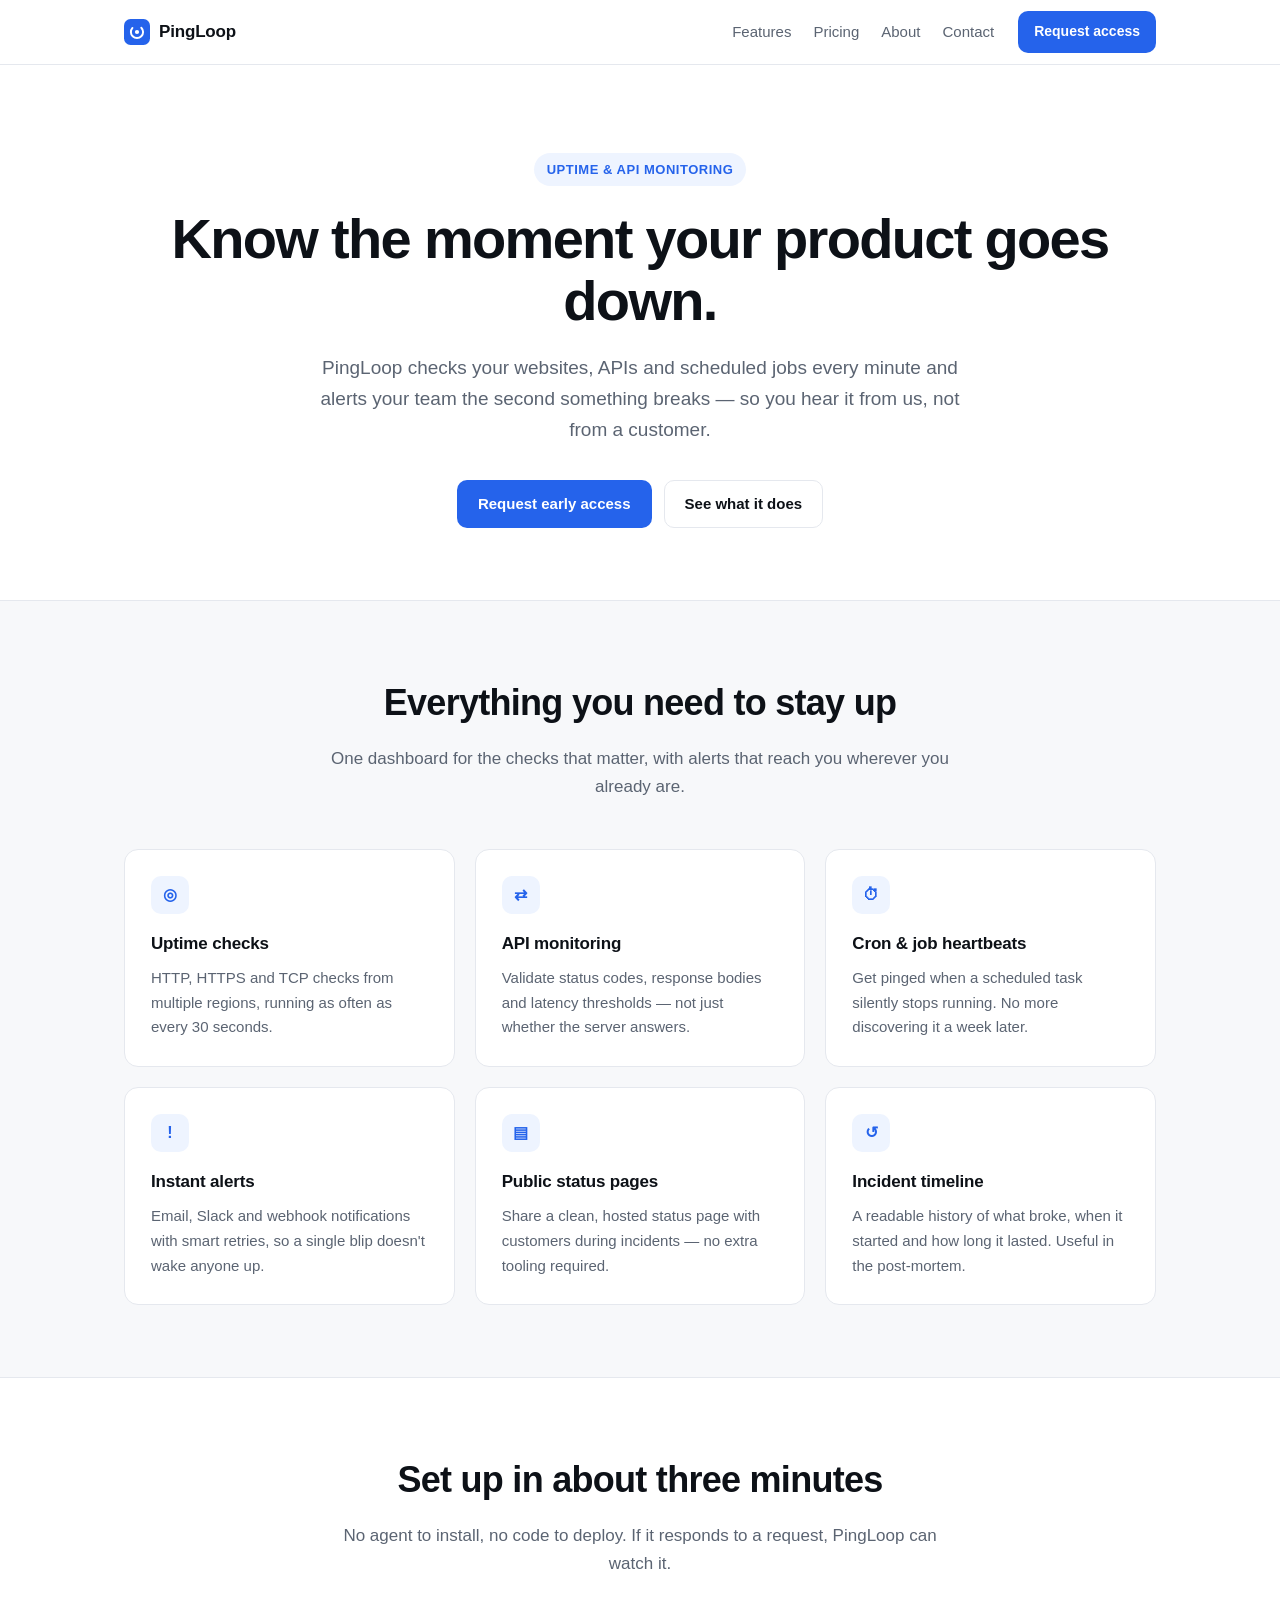
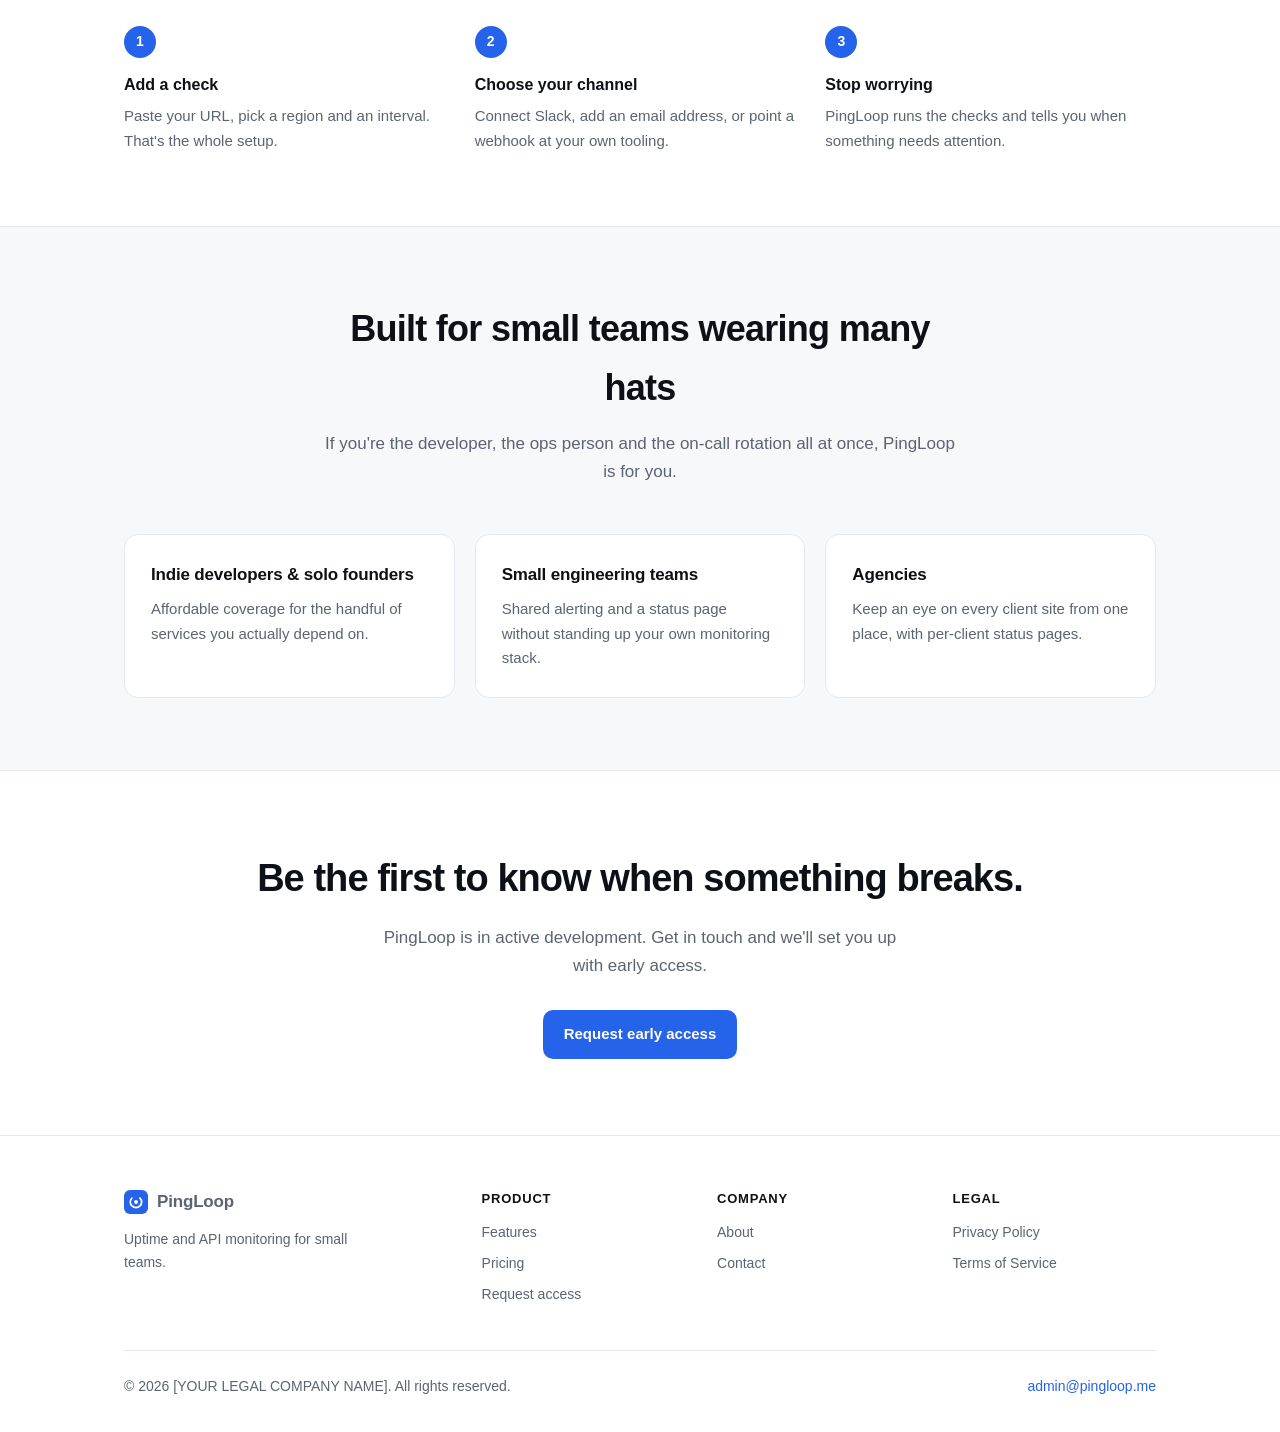
==== index.html @ f541767d "Create index.html" ====
<!DOCTYPE html>
<html lang="en">
<head>
<meta charset="utf-8">
<meta name="viewport" content="width=device-width, initial-scale=1">
<title>PingLoop — Uptime &amp; API monitoring for small teams</title>
<meta name="description" content="PingLoop monitors your websites, APIs and background jobs, then alerts your team the moment something breaks — before your customers notice.">
<link rel="canonical" href="https://pingloop.me/">
<link rel="icon" href="assets/favicon.svg" type="image/svg+xml">
<meta property="og:type" content="website">
<meta property="og:url" content="https://pingloop.me/">
<meta property="og:title" content="PingLoop — Uptime &amp; API monitoring for small teams">
<meta property="og:description" content="Monitor your websites, APIs and background jobs. Get alerted before your customers notice.">
<link rel="stylesheet" href="assets/styles.css">
</head>
<body>

<header class="site-header">
  <div class="wrap header-inner">
    <a class="brand" href="index.html">
      <img src="assets/favicon.svg" alt="" width="26" height="26">
      <span>PingLoop</span>
    </a>
    <nav class="nav">
      <a href="index.html#features">Features</a>
      <a href="pricing.html">Pricing</a>
      <a href="about.html">About</a>
      <a href="contact.html">Contact</a>
    </nav>
    <a class="btn btn-primary btn-sm" href="contact.html">Request access</a>
  </div>
</header>

<main>

  <div class="hero wrap">
    <span class="eyebrow">Uptime &amp; API monitoring</span>
    <h1>Know the moment your product goes down.</h1>
    <p class="lead">
      PingLoop checks your websites, APIs and scheduled jobs every minute and alerts
      your team the second something breaks — so you hear it from us, not from a customer.
    </p>
    <div class="hero-actions">
      <a class="btn btn-primary" href="contact.html">Request early access</a>
      <a class="btn btn-ghost" href="index.html#features">See what it does</a>
    </div>
  </div>

  <section class="alt" id="features">
    <div class="wrap">
      <div class="section-head">
        <h2>Everything you need to stay up</h2>
        <p>One dashboard for the checks that matter, with alerts that reach you wherever you already are.</p>
      </div>
      <div class="grid">
        <div class="card">
          <div class="icon">◎</div>
          <h3>Uptime checks</h3>
          <p>HTTP, HTTPS and TCP checks from multiple regions, running as often as every 30 seconds.</p>
        </div>
        <div class="card">
          <div class="icon">⇄</div>
          <h3>API monitoring</h3>
          <p>Validate status codes, response bodies and latency thresholds — not just whether the server answers.</p>
        </div>
        <div class="card">
          <div class="icon">⏱</div>
          <h3>Cron &amp; job heartbeats</h3>
          <p>Get pinged when a scheduled task silently stops running. No more discovering it a week later.</p>
        </div>
        <div class="card">
          <div class="icon">!</div>
          <h3>Instant alerts</h3>
          <p>Email, Slack and webhook notifications with smart retries, so a single blip doesn't wake anyone up.</p>
        </div>
        <div class="card">
          <div class="icon">▤</div>
          <h3>Public status pages</h3>
          <p>Share a clean, hosted status page with customers during incidents — no extra tooling required.</p>
        </div>
        <div class="card">
          <div class="icon">↺</div>
          <h3>Incident timeline</h3>
          <p>A readable history of what broke, when it started and how long it lasted. Useful in the post-mortem.</p>
        </div>
      </div>
    </div>
  </section>

  <section>
    <div class="wrap">
      <div class="section-head">
        <h2>Set up in about three minutes</h2>
        <p>No agent to install, no code to deploy. If it responds to a request, PingLoop can watch it.</p>
      </div>
      <div class="steps">
        <div class="step">
          <div class="num">1</div>
          <h3>Add a check</h3>
          <p>Paste your URL, pick a region and an interval. That's the whole setup.</p>
        </div>
        <div class="step">
          <div class="num">2</div>
          <h3>Choose your channel</h3>
          <p>Connect Slack, add an email address, or point a webhook at your own tooling.</p>
        </div>
        <div class="step">
          <div class="num">3</div>
          <h3>Stop worrying</h3>
          <p>PingLoop runs the checks and tells you when something needs attention.</p>
        </div>
      </div>
    </div>
  </section>

  <section class="alt">
    <div class="wrap">
      <div class="section-head">
        <h2>Built for small teams wearing many hats</h2>
        <p>If you're the developer, the ops person and the on-call rotation all at once, PingLoop is for you.</p>
      </div>
      <div class="grid">
        <div class="card">
          <h3>Indie developers &amp; solo founders</h3>
          <p>Affordable coverage for the handful of services you actually depend on.</p>
        </div>
        <div class="card">
          <h3>Small engineering teams</h3>
          <p>Shared alerting and a status page without standing up your own monitoring stack.</p>
        </div>
        <div class="card">
          <h3>Agencies</h3>
          <p>Keep an eye on every client site from one place, with per-client status pages.</p>
        </div>
      </div>
    </div>
  </section>

  <div class="cta-band wrap">
    <h2>Be the first to know when something breaks.</h2>
    <p>PingLoop is in active development. Get in touch and we'll set you up with early access.</p>
    <a class="btn btn-primary" href="contact.html">Request early access</a>
  </div>

</main>

<footer class="site-footer">
  <div class="wrap">
    <div class="footer-grid">
      <div>
        <a class="brand" href="index.html" style="margin-bottom:12px">
          <img src="assets/favicon.svg" alt="" width="24" height="24">
          <span>PingLoop</span>
        </a>
        <p style="margin:8px 0 0;max-width:260px">Uptime and API monitoring for small teams.</p>
      </div>
      <div>
        <h4>Product</h4>
        <ul>
          <li><a href="index.html#features">Features</a></li>
          <li><a href="pricing.html">Pricing</a></li>
          <li><a href="contact.html">Request access</a></li>
        </ul>
      </div>
      <div>
        <h4>Company</h4>
        <ul>
          <li><a href="about.html">About</a></li>
          <li><a href="contact.html">Contact</a></li>
        </ul>
      </div>
      <div>
        <h4>Legal</h4>
        <ul>
          <li><a href="privacy.html">Privacy Policy</a></li>
          <li><a href="terms.html">Terms of Service</a></li>
        </ul>
      </div>
    </div>
    <div class="footer-bottom">
      <span>© <span id="year">2025</span> [YOUR LEGAL COMPANY NAME]. All rights reserved.</span>
      <span><a href="mailto:admin@pingloop.me">admin@pingloop.me</a></span>
    </div>
  </div>
</footer>

<script>document.getElementById('year').textContent = new Date().getFullYear();</script>
</body>
</html>
---- assets/styles.css ----
:root{
  --bg:#ffffff;
  --surface:#f7f8fa;
  --border:#e5e8ee;
  --text:#0d1117;
  --muted:#5b6472;
  --accent:#2563eb;
  --accent-dark:#1d4ed8;
  --accent-soft:#eef4ff;
  --radius:14px;
  --max:1080px;
}
@media (prefers-color-scheme: dark){
  :root{
    --bg:#0b0e14;
    --surface:#121722;
    --border:#232a38;
    --text:#e8ecf3;
    --muted:#98a2b3;
    --accent:#5b8cff;
    --accent-dark:#3f74f0;
    --accent-soft:#141c2e;
  }
}
*{box-sizing:border-box}
html{scroll-behavior:smooth}
body{
  margin:0;
  background:var(--bg);
  color:var(--text);
  font-family:-apple-system,BlinkMacSystemFont,"Segoe UI",Roboto,Helvetica,Arial,sans-serif;
  font-size:16px;
  line-height:1.65;
  -webkit-font-smoothing:antialiased;
}
img{max-width:100%;display:block}
a{color:var(--accent);text-decoration:none}
a:hover{text-decoration:underline}
.wrap{max-width:var(--max);margin:0 auto;padding:0 24px}

/* Header */
.site-header{
  position:sticky;top:0;z-index:50;
  background:color-mix(in srgb,var(--bg) 88%,transparent);
  backdrop-filter:blur(10px);
  border-bottom:1px solid var(--border);
}
.header-inner{display:flex;align-items:center;gap:24px;height:64px}
.brand{display:flex;align-items:center;gap:9px;font-weight:700;font-size:17px;color:var(--text);letter-spacing:-.01em}
.brand:hover{text-decoration:none}
.nav{display:flex;gap:22px;margin-left:auto;font-size:15px}
.nav a{color:var(--muted);font-weight:500}
.nav a:hover{color:var(--text);text-decoration:none}
.nav a.active{color:var(--text)}
@media(max-width:760px){.nav{display:none}}

/* Buttons */
.btn{
  display:inline-flex;align-items:center;justify-content:center;gap:8px;
  padding:11px 20px;border-radius:10px;font-weight:600;font-size:15px;
  border:1px solid transparent;cursor:pointer;transition:.15s ease;
  white-space:nowrap;
}
.btn:hover{text-decoration:none;transform:translateY(-1px)}
.btn-primary{background:var(--accent);color:#fff}
.btn-primary:hover{background:var(--accent-dark)}
.btn-ghost{background:transparent;color:var(--text);border-color:var(--border)}
.btn-ghost:hover{background:var(--surface)}
.btn-sm{padding:8px 15px;font-size:14px}

/* Hero */
.hero{padding:88px 0 72px;text-align:center}
.eyebrow{
  display:inline-block;font-size:13px;font-weight:600;letter-spacing:.04em;
  text-transform:uppercase;color:var(--accent);background:var(--accent-soft);
  padding:6px 13px;border-radius:999px;margin-bottom:22px;
}
.hero h1{
  font-size:clamp(34px,5.2vw,56px);line-height:1.1;letter-spacing:-.03em;
  margin:0 0 20px;font-weight:800;
}
.hero p.lead{
  font-size:clamp(16px,2vw,19px);color:var(--muted);max-width:640px;
  margin:0 auto 34px;
}
.hero-actions{display:flex;gap:12px;justify-content:center;flex-wrap:wrap}

/* Sections */
section{padding:72px 0}
section.alt{background:var(--surface);border-top:1px solid var(--border);border-bottom:1px solid var(--border)}
.section-head{max-width:640px;margin:0 auto 48px;text-align:center}
.section-head h2{font-size:clamp(26px,3.4vw,36px);letter-spacing:-.02em;margin:0 0 12px;font-weight:750}
.section-head p{color:var(--muted);margin:0;font-size:17px}

/* Grid + cards */
.grid{display:grid;gap:20px;grid-template-columns:repeat(auto-fit,minmax(270px,1fr))}
.card{
  background:var(--bg);border:1px solid var(--border);border-radius:var(--radius);
  padding:26px;
}
section.alt .card{background:var(--bg)}
.card h3{margin:0 0 8px;font-size:17px;font-weight:650;letter-spacing:-.01em}
.card p{margin:0;color:var(--muted);font-size:15px}
.card .icon{
  width:38px;height:38px;border-radius:10px;background:var(--accent-soft);
  color:var(--accent);display:flex;align-items:center;justify-content:center;
  font-weight:700;margin-bottom:16px;font-size:16px;
}

/* Steps */
.steps{display:grid;gap:20px;grid-template-columns:repeat(auto-fit,minmax(240px,1fr));counter-reset:s}
.step{position:relative;padding-left:0}
.step .num{
  width:32px;height:32px;border-radius:50%;background:var(--accent);color:#fff;
  display:flex;align-items:center;justify-content:center;font-weight:700;
  font-size:14px;margin-bottom:14px;
}
.step h3{margin:0 0 6px;font-size:16px}
.step p{margin:0;color:var(--muted);font-size:15px}

/* Pricing */
.plans{display:grid;gap:20px;grid-template-columns:repeat(auto-fit,minmax(260px,1fr));align-items:start}
.plan{
  border:1px solid var(--border);border-radius:var(--radius);padding:30px;
  background:var(--bg);display:flex;flex-direction:column;height:100%;
}
.plan.featured{border-color:var(--accent);box-shadow:0 0 0 3px var(--accent-soft)}
.plan h3{margin:0 0 4px;font-size:16px;font-weight:650}
.plan .price{font-size:38px;font-weight:800;letter-spacing:-.03em;margin:10px 0 2px}
.plan .price span{font-size:15px;font-weight:500;color:var(--muted)}
.plan .desc{color:var(--muted);font-size:14px;margin:0 0 22px}
.plan ul{list-style:none;padding:0;margin:0 0 26px;font-size:15px}
.plan li{padding:7px 0 7px 26px;position:relative;color:var(--muted)}
.plan li::before{content:"✓";position:absolute;left:0;color:var(--accent);font-weight:700}
.plan .btn{margin-top:auto;width:100%}

/* Prose */
.prose{max-width:760px;margin:0 auto}
.prose h1{font-size:clamp(28px,4vw,42px);letter-spacing:-.025em;margin:0 0 10px}
.prose h2{font-size:21px;margin:38px 0 10px;letter-spacing:-.01em}
.prose h3{font-size:17px;margin:26px 0 8px}
.prose p,.prose li{color:var(--muted);font-size:16px}
.prose ul{padding-left:22px}
.prose .updated{font-size:14px;color:var(--muted);margin-bottom:34px}

/* Contact */
.contact-grid{display:grid;gap:32px;grid-template-columns:1fr 1fr}
@media(max-width:800px){.contact-grid{grid-template-columns:1fr}}
.contact-box{border:1px solid var(--border);border-radius:var(--radius);padding:28px;background:var(--surface)}
.contact-box h3{margin:0 0 6px;font-size:16px}
.contact-box p{margin:0 0 14px;color:var(--muted);font-size:15px}
.contact-box a.mail{font-size:17px;font-weight:600}

/* CTA band */
.cta-band{text-align:center;padding:76px 0}
.cta-band h2{font-size:clamp(26px,3.6vw,38px);letter-spacing:-.025em;margin:0 0 14px;font-weight:780}
.cta-band p{color:var(--muted);max-width:520px;margin:0 auto 30px;font-size:17px}

/* Footer */
.site-footer{border-top:1px solid var(--border);padding:52px 0 34px;font-size:14px;color:var(--muted)}
.footer-grid{display:grid;gap:32px;grid-template-columns:1.6fr 1fr 1fr 1fr;margin-bottom:36px}
@media(max-width:760px){.footer-grid{grid-template-columns:1fr 1fr}}
.footer-grid h4{font-size:13px;text-transform:uppercase;letter-spacing:.06em;color:var(--text);margin:0 0 12px;font-weight:650}
.footer-grid ul{list-style:none;padding:0;margin:0}
.footer-grid li{margin-bottom:8px}
.footer-grid a{color:var(--muted)}
.footer-grid a:hover{color:var(--text)}
.footer-bottom{border-top:1px solid var(--border);padding-top:24px;display:flex;justify-content:space-between;gap:16px;flex-wrap:wrap}
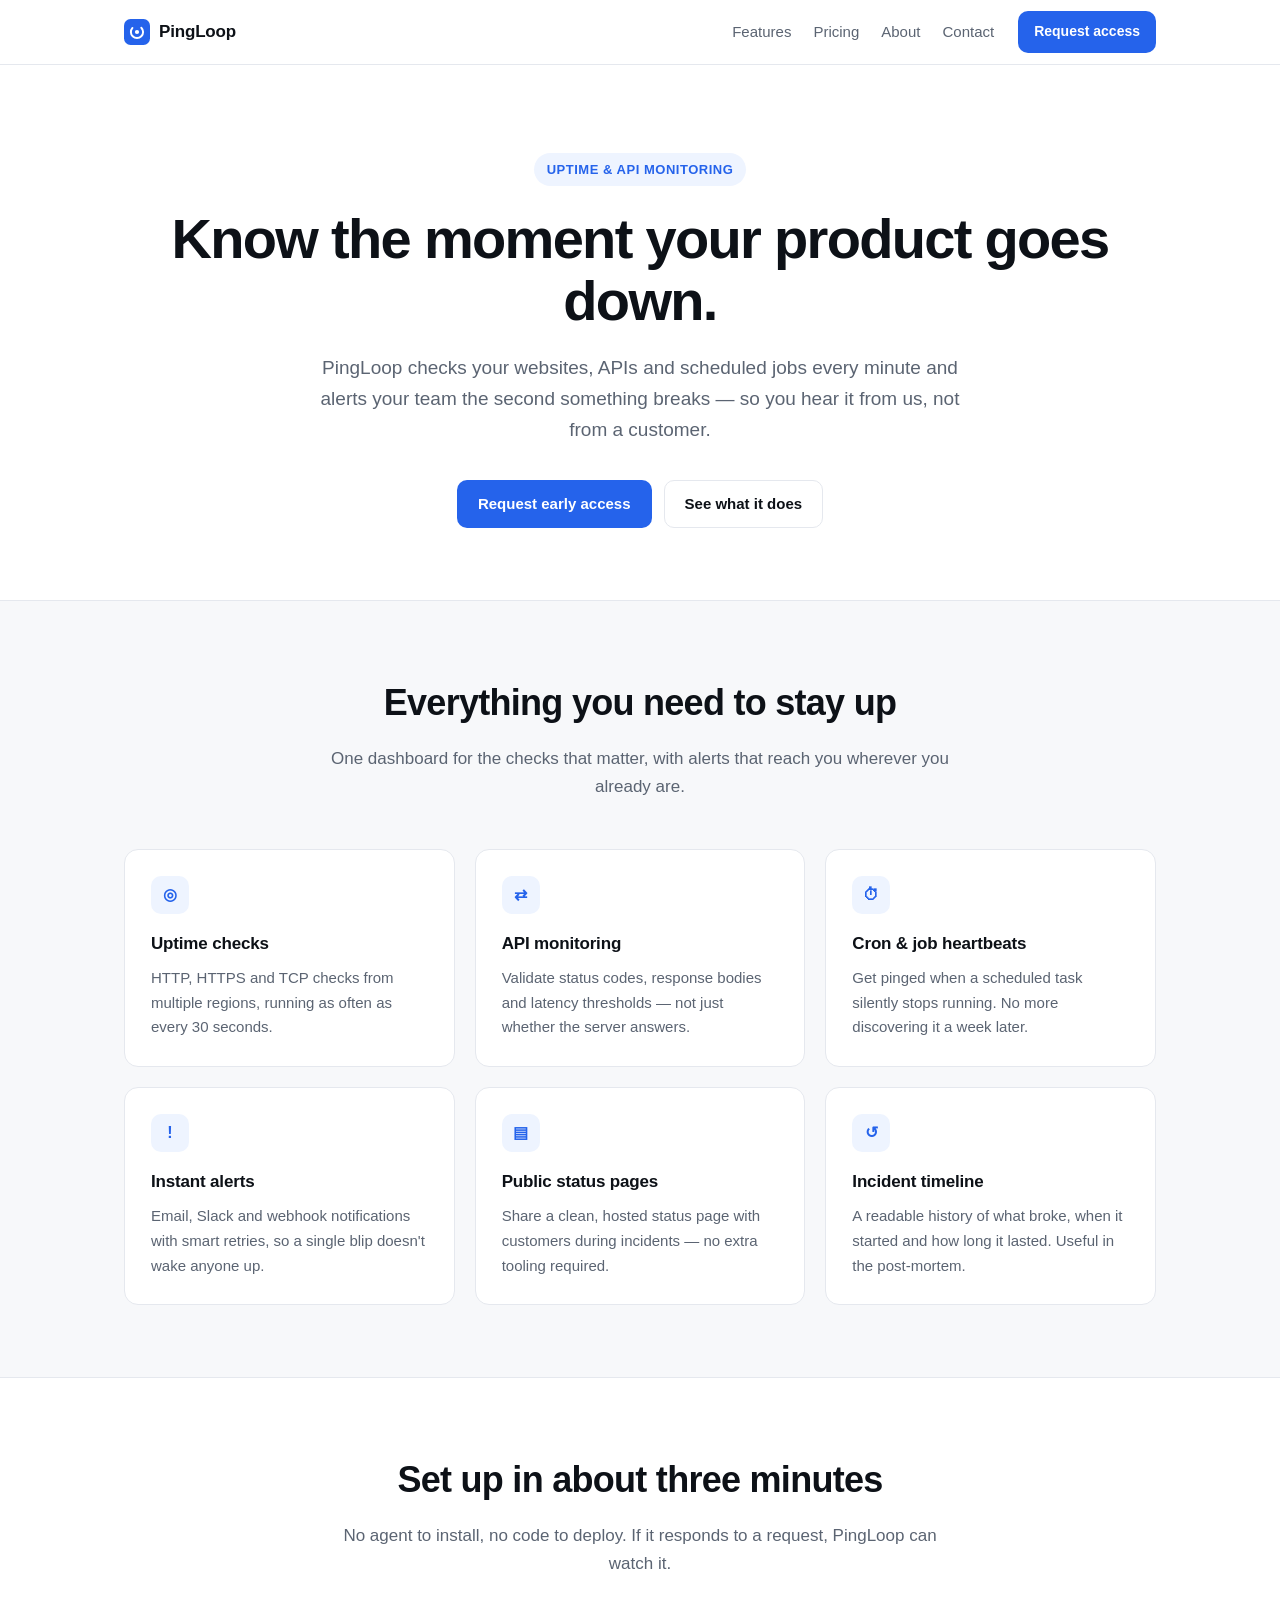
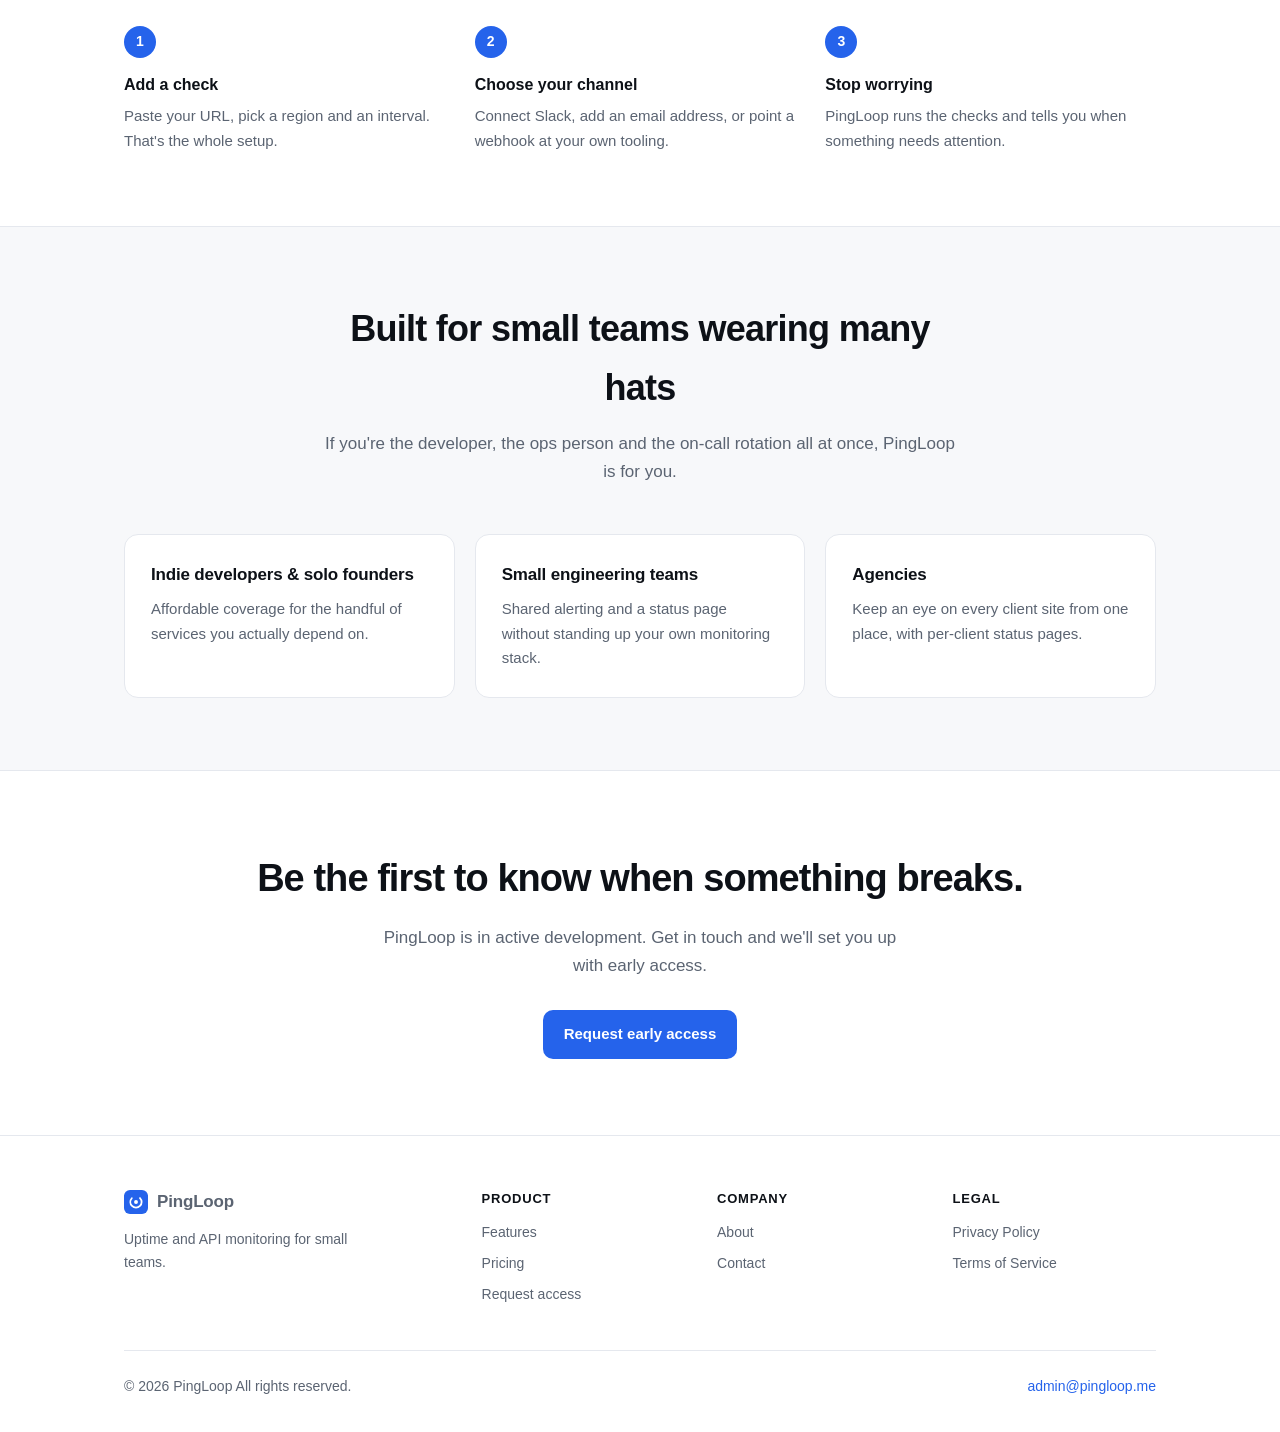
==== commit d8ca8d94: "Update index.html" ====
--- a/index.html
+++ b/index.html
@@ -178,7 +178,7 @@
       </div>
     </div>
     <div class="footer-bottom">
-      <span>© <span id="year">2025</span> [YOUR LEGAL COMPANY NAME]. All rights reserved.</span>
+      <span>© <span id="year">2025</span> PingLoop All rights reserved.</span>
       <span><a href="mailto:admin@pingloop.me">admin@pingloop.me</a></span>
     </div>
   </div>
